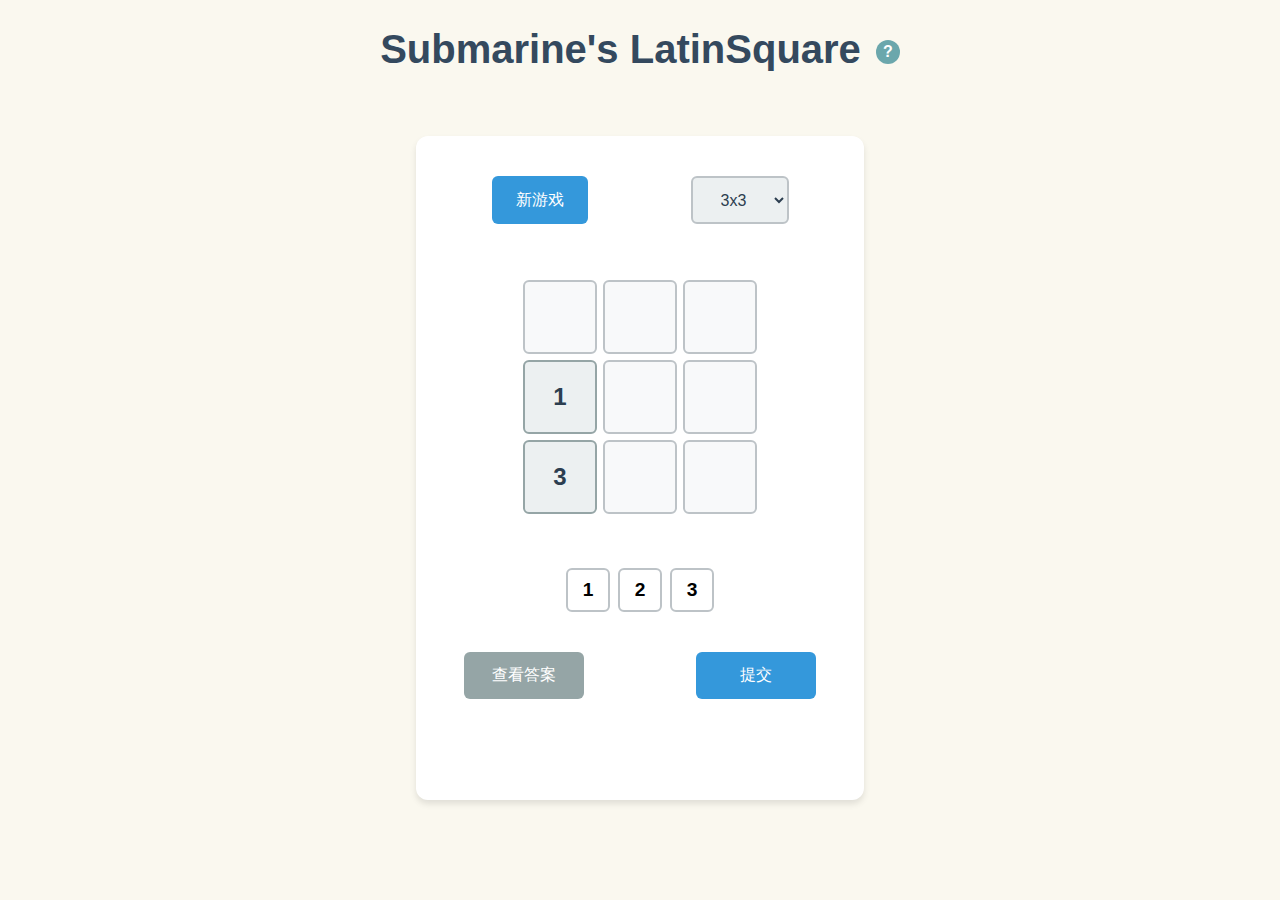
==== js-latinSquare-game/index.html @ e4caf8cc "'update'" ====
<!DOCTYPE html>
<html lang="en">
<head>
    <meta charset="UTF-8">
    <meta name="viewport" content="width=device-width, initial-scale=1.0">
    <title>Latin Square Game</title>
    <link rel="stylesheet" href="styles.css">
</head>
<body>
    <div class="game-title">
        <h1>Submarine's LatinSquare</h1>
        <div class="help-icon">
            <span class="question-mark">?</span>
            <div class="tooltip">
                <h3>游戏规则：</h3>
                <p>1. 在空格中填入数字 1 到 N </p>
                <p>2. 每行和每列中不能出现重复数字</p>
                <p>3. 灰色格子是预设数字，不能修改</p>
                <p>4. 完成填写后点击"提交"检查答案</p>
                <p>5. 成功后可以选择挑战更大的方阵</p>
            </div>
        </div>
    </div>
    <div class="game-container">
        <div class="controls">
            <button id="newGame">新游戏</button>
            <select id="sizeSelect">
                <option value="3">3x3</option>
                <option value="4">4x4</option>
                <option value="5">5x5</option>
            </select>
        </div>
        <div id="gameBoard"></div>
        <div id="numberSelector" class="number-selector"></div>
        <div id="message"></div>
        <div class="action-buttons">
            <button id="showSolution" class="secondary-btn">查看答案</button>
            <button id="checkSolution">提交</button>
        </div>
    </div>

    <div class="dialog-overlay" id="nextLevelDialog">
        <div class="dialog">
            <h3>挑战成功！</h3>
            <p>是否继续挑战下一关？</p>
            <div class="dialog-buttons">
                <button id="continueGame">继续挑战</button>
                <button id="stayHere">留在当前</button>
            </div>
        </div>
    </div>

    <script src="script.js"></script>
</body>
</html>
---- js-latinSquare-game/styles.css ----
html{
    width: 100%;
}

body {
    display: flex;
    justify-content: center;
    align-items: center;
    flex-direction: column;
    width: 100%;
    margin: 0;
    background-color: #faf8ef;
    font-family: 'Arial', sans-serif;
}

.game-title {
    display: flex;
    align-items: center;
    gap: 15px;
}

.game-container {
    display: flex;
    flex-direction: column;
    max-width: 800px;
    margin: 2rem auto;
    padding: 2rem;
    min-width: 30%;
    min-height: 600px;
    background: white;
    border-radius: 12px;
    box-shadow: 0 4px 6px rgba(0, 0, 0, 0.1);
}


h1 {
    color: #34495e;
    font-size: 2.5rem;
    margin-bottom: 2rem;
    font-weight: 600;
}

.controls {
    margin: 0.5rem 0;
    display: flex;
    gap: 1rem;
    justify-content: space-around;
}

button,
select {
    padding: 0.8rem 1.5rem;
    font-size: 1rem;
    border: none;
    border-radius: 6px;
    cursor: pointer;
    transition: all 0.2s ease;
}

button {
    background: #3498db;
    color: white;
    font-weight: 500;
}

button:hover {
    background: #2980b9;
    transform: translateY(-2px);
    box-shadow: 0 2px 4px rgba(0, 0, 0, 0.1);
}

select {
    background: #ecf0f1;
    color: #2c3e50;
    border: 2px solid #bdc3c7;
}

select:focus {
    outline: none;
    border-color: #3498db;
}

#gameBoard {
    background: white;
    padding: 1.5rem;
    border-radius: 8px;
    display: inline-block;
    margin: 1.5rem auto;
}

.row {
    display: flex;
    gap: 6px;
    margin-bottom: 6px;
}

.cell {
    width: 70px;
    height: 70px;
    border: 2px solid #bdc3c7;
    border-radius: 6px;
    display: flex;
    align-items: center;
    justify-content: center;
    font-size: 1.5rem;
    font-weight: 600;
}

.cell:hover {
    border-color: #3498db;
}

.cell input {
    width: 100%;
    height: 100%;
    border: none;
    text-align: center;
    font-size: 1.5rem;
    font-weight: 600;
    color: #3498db;
    border-radius: 6px;
    padding: 0;  /* Remove padding */
    margin: 0;   /* Remove margin */
    box-sizing: border-box; /* Include padding and border in element's width and height */
    -moz-appearance: textfield; /* Remove spinner buttons in Firefox */
}

/* Remove spinner buttons in Chrome/Safari/Edge */
.cell input::-webkit-outer-spin-button,
.cell input::-webkit-inner-spin-button {
    -webkit-appearance: none;
    margin: 0;
}

.cell input:focus {
    outline: none;
    background: #f7f9fc;
}

.cell.fixed {
    background: #ecf0f1;
    color: #2c3e50;
    border-color: #95a5a6;
}

.cell.selectable {
    cursor: pointer;
    background: #f8f9fa;
    transition: all 0.3s ease;
    position: relative;
}

.cell.selectable:hover {
    background: #e9ecef;
    transform: scale(1.02);
    box-shadow: 0 2px 4px rgba(0,0,0,0.1);
}

.cell.selected {
    background: #e3f2fd;
    border: 2px solid #1e88e5;
    transform: scale(1.05);
    box-shadow: 0 3px 6px rgba(0,0,0,0.2);
    z-index: 1;
}

.cell.selected::after {
    content: '';
    position: absolute;
    top: -2px;
    left: -2px;
    right: -2px;
    bottom: -2px;
    border: 2px solid #1e88e5;
    border-radius: 6px;
    animation: pulse 1.5s infinite;
}

@keyframes pulse {
    0% {
        transform: scale(1);
        opacity: 1;
    }
    50% {
        transform: scale(1.1);
        opacity: 0.5;
    }
    100% {
        transform: scale(1);
        opacity: 1;
    }
}

.number-selector {
    display: flex;
    justify-content: center;
    gap: 0.5rem;
}

.number-btn {
    width: 40px;
    height: 40px;
    border: 2px solid #bdc3c7;
    border-radius: 6px;
    display: flex;
    align-items: center;
    justify-content: center;
    font-size: 1.2rem;
    font-weight: 600;
    background: white;
    cursor: pointer;
    transition: all 0.2s ease;
}

.number-btn:hover {
    background: #f0f0f0;
    border-color: #3498db;
}

.help-icon {
    position: relative;
    cursor: pointer;
}

.question-mark {
    display: flex;
    justify-content: center;
    align-items: center;
    width: 24px;
    height: 24px;
    background: #6ba7ac;
    color: white;
    border-radius: 50%;
    font-weight: bold;
}

.tooltip {
    position: absolute;
    top: 100%;
    left: 50%;
    transform: translateX(-50%);
    width: 250px;
    padding: 15px;
    background: #ecf0f1;
    border: 2px solid #6ba7ac;
    border-radius: 8px;
    box-shadow: 0 2px 8px rgba(0,0,0,0.2);
    opacity: 0;
    visibility: hidden;
    transition: opacity 0.3s, visibility 0.3s;
    z-index: 1000;
    cursor: default;
}

.help-icon:hover .tooltip {
    opacity: 1;
    visibility: visible;
}

.tooltip h3 {
    color: #6ba7ac;
    margin: 0 0 10px 0;
    font-size: 16px;
}

.tooltip p {
    color: #6ba7ac;
    margin: 5px 0;
    font-size: 14px;
    line-height: 1.4;
}

#message {
    margin-top: 0.5rem;
    font-size: 1.1rem;
    font-weight: 500;
    padding: 0.5rem;
    border-radius: 6px;
    transition: all 0.3s ease;
}

.error {
    color: #e74c3c;
    background: #fde8e7;
}

.success {
    color: #27ae60;
    background: #e8f6ef;
}

.dialog-overlay {
    position: fixed;
    top: 0;
    left: 0;
    width: 100%;
    height: 100%;
    background: rgba(0, 0, 0, 0.5);
    display: none;
    justify-content: center;
    align-items: center;
    z-index: 1000;
}

.dialog {
    background: white;
    padding: 2rem;
    border-radius: 12px;
    text-align: center;
    box-shadow: 0 4px 6px rgba(0, 0, 0, 0.1);
}

.dialog-buttons {
    margin-top: 1.5rem;
    display: flex;
    gap: 1rem;
    justify-content: center;
}

.dialog.active {
    animation: slideIn 0.3s ease-out;
}

@keyframes slideIn {
    from {
        transform: translateY(-20px);
        opacity: 0;
    }
    to {
        transform: translateY(0);
        opacity: 1;
    }
}

@keyframes fadeOut {
    from {
        opacity: 1;
    }
    to {
        opacity: 0;
    }
}

.fade-out {
    animation: fadeOut 2.0s ease-out;
}

.secondary-btn {
    background: #95a5a6 !important;
}

.secondary-btn:hover {
    background: #7f8c8d !important;
}

.solution-wrapper {
    display: none;  /* 移除原有的查看答案按钮容器 */
}

.action-buttons {
    display: flex;
    justify-content: space-between;
    margin-top: 1rem;
    padding: 0 1rem;
}

.action-buttons button {
    min-width: 120px;
}

@media (max-width: 600px) {
    html, body {
        width: 100%;
        height: 100%;
    }
    .game-title {
        align-items: baseline;
        position: relative;  /* 添加相对定位 */
        padding: 0 1rem;    /* 添加左右内边距 */
        box-sizing: border-box;
    }

    .game-title h1 {
        font-size: 24px;
        /* 添加：缩小标题字体 */
    }

    .game-container {
        width: 70%;
        position: relative;
        padding: 1rem;
        border-radius: 0;
    }

    .cell {
        width: 50px;
        height: 50px;
        font-size: 1.2rem;
    }

    .cell input {
        font-size: 1.2rem;
    }

    .controls {
        display: flex;
        flex-direction: row;
        flex-wrap: wrap;
        justify-content: center;
        gap: 0.5rem;
    }

    .controls button, .controls select {
        flex: 1 1 auto;
    }

    .controls button {
        padding: 0.6rem 1rem;
        font-size: 0.9rem;
    }

    .controls select {
        padding: 0.6rem 1rem;
        font-size: 0.9rem;
        grid-row: 2;
    }

    /* 创建两列布局，让新游戏和提交按钮并排 */
    #newGame, #checkSolution {
        display: inline-block;
    }

    /* 设置按钮容器 */
    .controls div:first-child {
        display: flex;
        justify-content: space-between;
        gap: 0.8rem;
    }

    .tooltip {
        width: 200px;          /* 减小提示框宽度 */
        left: auto;            /* 重置左定位 */
        right: 0;             /* 靠右对齐 */
        transform: none;       /* 移除transform */
        font-size: 0.9rem;    /* 减小字体大小 */
    }

    .tooltip p {
        font-size: 0.8rem;    /* 减小段落字体大小 */
        margin: 3px 0;        /* 减小段落间距 */
    }

    .tooltip h3 {
        font-size: 1rem;      /* 减小标题字体大小 */
        margin-bottom: 5px;   /* 减小标题下方间距 */
    }

    .number-btn {
        width: 35px;
        height: 35px;
        font-size: 1rem;
    }

    .solution-wrapper {
        margin-top: 0.5rem;
    }

    .solution-wrapper button {
        width: 100%;
        max-width: 200px;
    }

    .action-buttons {
        flex-direction: column;
        gap: 0.8rem;
        align-items: center;
    }

    .action-buttons button {
        width: 100%;
        max-width: 200px;
    }
}
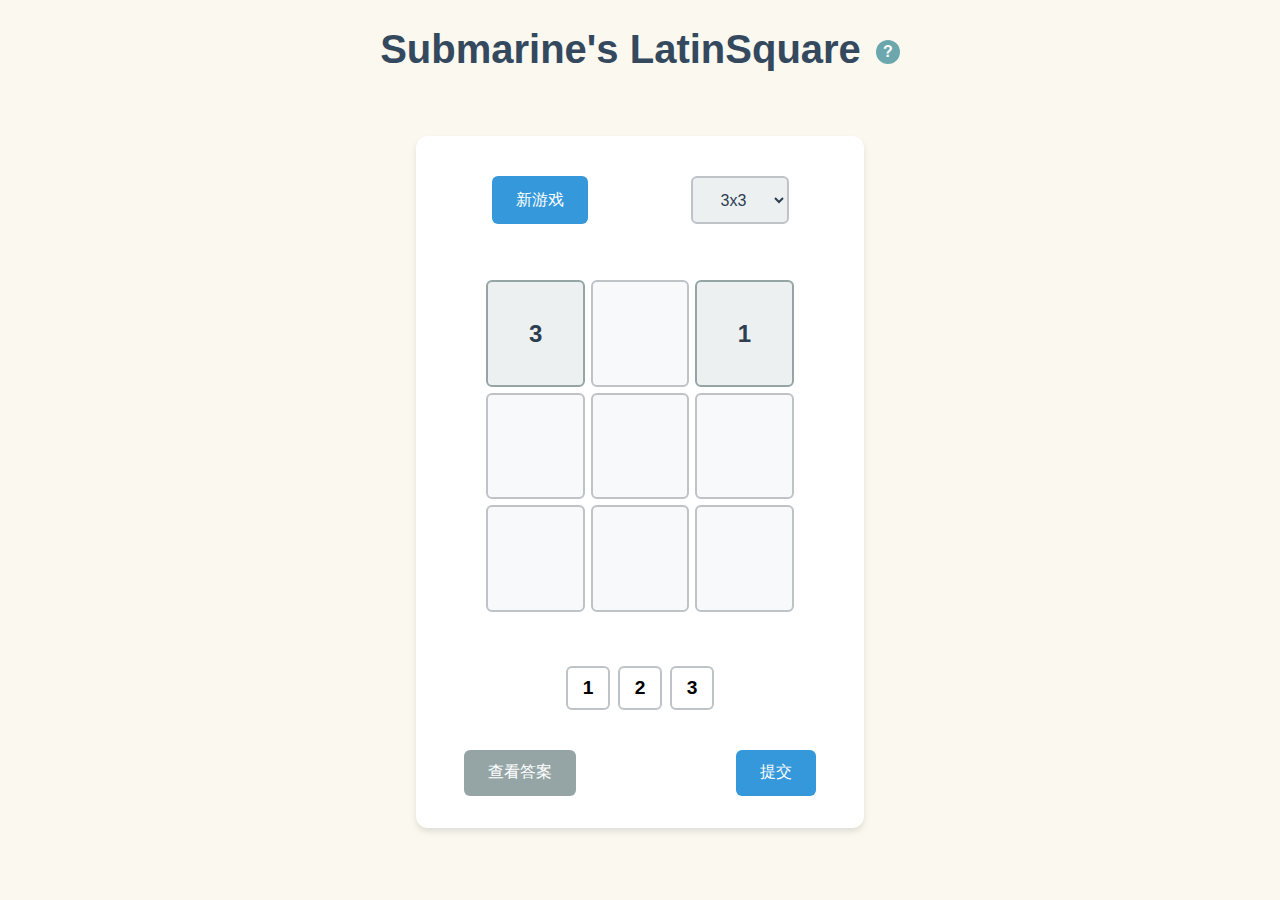
==== commit ae11e49d: "修订拉丁方游戏中size较大时游戏区域超出屏幕的问题。" ====
--- a/js-latinSquare-game/index.html
+++ b/js-latinSquare-game/index.html
@@ -28,6 +28,9 @@
                 <option value="3">3x3</option>
                 <option value="4">4x4</option>
                 <option value="5">5x5</option>
+                <option value="6">6x6</option>
+                <option value="7">7x7</option>
+                <option value="8">8x8</option>
             </select>
         </div>
         <div id="gameBoard"></div>
--- a/js-latinSquare-game/styles.css
+++ b/js-latinSquare-game/styles.css
@@ -86,17 +86,19 @@
     border-radius: 8px;
     display: inline-block;
     margin: 1.5rem auto;
+    width: 80%;
 }
 
 .row {
     display: flex;
     gap: 6px;
     margin-bottom: 6px;
+    width: 100%;
 }
 
 .cell {
-    width: 70px;
-    height: 70px;
+    /* width: 70px;
+    height: 70px; */
     border: 2px solid #bdc3c7;
     border-radius: 6px;
     display: flex;
@@ -104,6 +106,7 @@
     justify-content: center;
     font-size: 1.5rem;
     font-weight: 600;
+    
 }
 
 .cell:hover {
@@ -363,10 +366,10 @@
     margin-top: 1rem;
     padding: 0 1rem;
 }
-
+/* 
 .action-buttons button {
     min-width: 120px;
-}
+} */
 
 @media (max-width: 600px) {
     html, body {
@@ -389,12 +392,17 @@
         width: 70%;
         position: relative;
         padding: 1rem;
-        border-radius: 0;
+        border-radius: 10px;
+    }
+
+    #gameBoard {
+        width: 100%;
+        padding: 0;
     }
 
     .cell {
-        width: 50px;
-        height: 50px;
+        /* max-width: 50px;
+        max-height: 50px; */
         font-size: 1.2rem;
     }
 
@@ -461,9 +469,16 @@
         font-size: 1rem;
     }
 
+    #showSolution {
+        font-size: 0.8rem;
+        height: auto;
+        padding: 0.5rem ;
+    }
+
     .solution-wrapper {
         margin-top: 0.5rem;
     }
+
 
     .solution-wrapper button {
         width: 100%;
@@ -471,12 +486,12 @@
     }
 
     .action-buttons {
-        flex-direction: column;
+        flex-direction: row;
         gap: 0.8rem;
         align-items: center;
     }
 
-    .action-buttons button {
+    #checkSolution button {
         width: 100%;
         max-width: 200px;
     }
